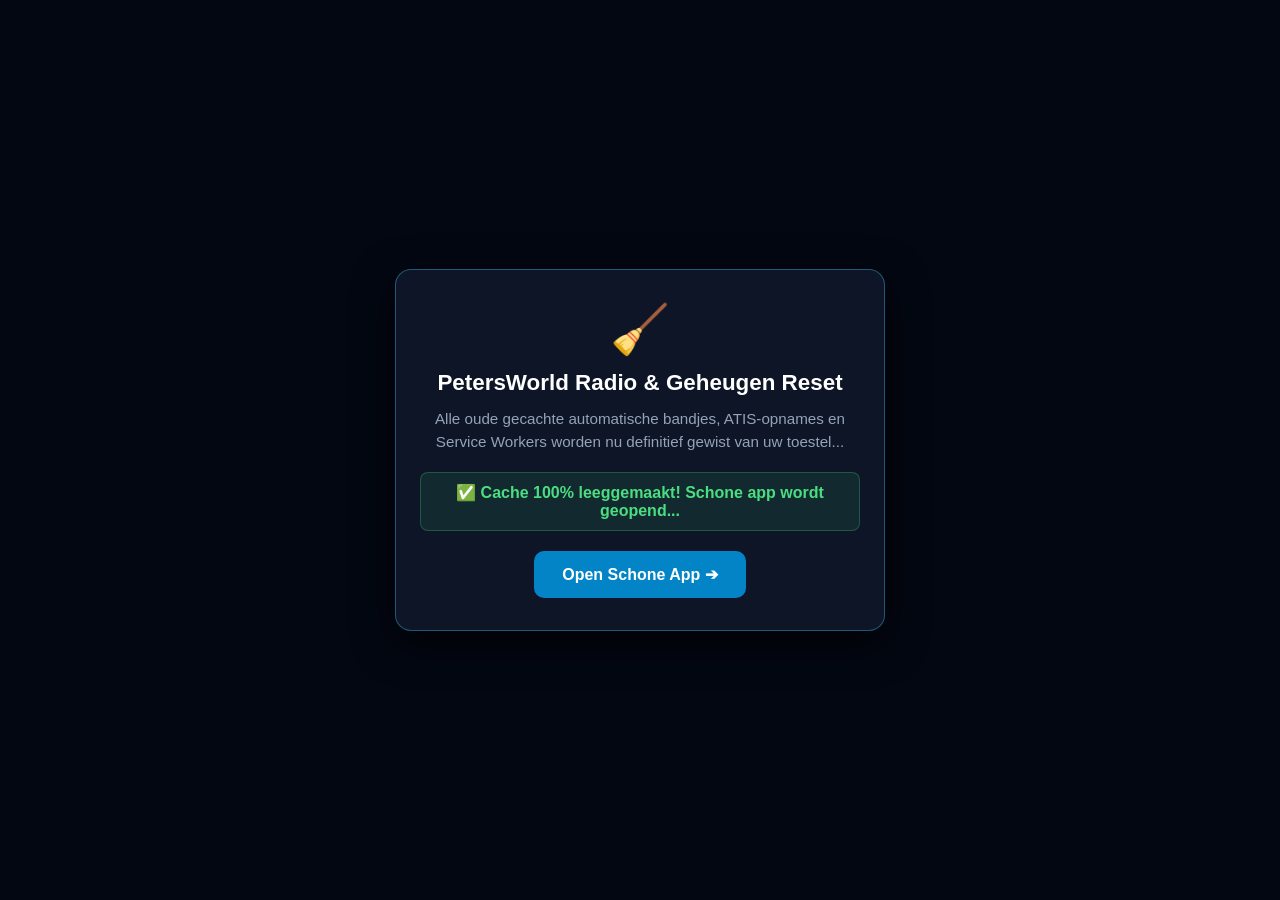
==== reset.html @ 17b6f343 "feat: add reset.html nuclear cache purge and update to v1.7.6" ====
<!DOCTYPE html>
<html lang="nl">
<head>
  <meta charset="utf-8">
  <title>PetersWorld Reset & Cache Purge</title>
  <meta name="viewport" content="width=device-width, initial-scale=1">
  <meta http-equiv="Cache-Control" content="no-cache, no-store, must-revalidate" />
  <meta http-equiv="Pragma" content="no-cache" />
  <meta http-equiv="Expires" content="0" />
  <style>
    body {
      background: #030712;
      color: #38bdf8;
      font-family: -apple-system, BlinkMacSystemFont, "Segoe UI", Roboto, sans-serif;
      display: flex;
      flex-direction: column;
      align-items: center;
      justify-content: center;
      min-height: 100vh;
      margin: 0;
      text-align: center;
      padding: 20px;
      box-sizing: border-box;
    }
    .card {
      background: rgba(15, 23, 42, 0.95);
      border: 1px solid rgba(56, 189, 248, 0.4);
      border-radius: 16px;
      padding: 32px 24px;
      max-width: 440px;
      box-shadow: 0 12px 40px rgba(0, 0, 0, 0.8);
    }
    .icon { font-size: 3rem; margin-bottom: 12px; }
    h2 { margin: 0 0 12px 0; color: #fff; font-size: 1.4rem; }
    p { color: #94a3b8; font-size: 0.95rem; line-height: 1.5; margin: 0 0 18px 0; }
    .status {
      color: #4ade80;
      font-weight: 600;
      font-size: 1rem;
      padding: 10px;
      background: rgba(74, 222, 128, 0.1);
      border-radius: 8px;
      border: 1px solid rgba(74, 222, 128, 0.25);
    }
    .btn {
      background: #0284c7;
      color: #fff;
      border: none;
      font-size: 1rem;
      font-weight: bold;
      padding: 14px 28px;
      border-radius: 10px;
      cursor: pointer;
      margin-top: 20px;
      text-decoration: none;
      display: inline-block;
      transition: background 0.2s;
    }
    .btn:hover { background: #0369a1; }
  </style>
</head>
<body>
  <div class="card">
    <div class="icon">🧹</div>
    <h2>PetersWorld Radio & Geheugen Reset</h2>
    <p>Alle oude gecachte automatische bandjes, ATIS-opnames en Service Workers worden nu definitief gewist van uw toestel...</p>
    <div id="status" class="status">⏳ Bezig met geheugen leegmaken...</div>
    <a id="btn-go" class="btn" href="./" style="display:none;">Open Schone App ➔</a>
  </div>

  <script>
    async function purgeAndReset() {
      // 1. Verwijder alle Service Worker registraties
      try {
        if ('serviceWorker' in navigator) {
          const registrations = await navigator.serviceWorker.getRegistrations();
          for (const reg of registrations) {
            await reg.unregister();
          }
        }
      } catch (e) {}

      // 2. Verwijder alle CacheStorage caches
      try {
        if ('caches' in window) {
          const keys = await caches.keys();
          for (const k of keys) {
            await caches.delete(k);
          }
        }
      } catch (e) {}

      // 3. Wis alle lokale opslag
      try {
        localStorage.clear();
        sessionStorage.clear();
      } catch (e) {}

      // 4. Verwijder eventuele IndexedDB databases
      try {
        if (window.indexedDB && indexedDB.databases) {
          const dbs = await indexedDB.databases();
          for (const db of dbs) {
            if (db.name) indexedDB.deleteDatabase(db.name);
          }
        }
      } catch (e) {}

      const stat = document.getElementById('status');
      stat.textContent = '✅ Cache 100% leeggemaakt! Schone app wordt geopend...';
      const btn = document.getElementById('btn-go');
      btn.style.display = 'inline-block';

      // 5. Herlaad automatisch naar een unieke URL die gegarandeerd vers van het netwerk komt
      setTimeout(function() {
        window.location.replace('index.html?clean=' + Date.now());
      }, 1200);
    }

    purgeAndReset();
  </script>
</body>
</html>
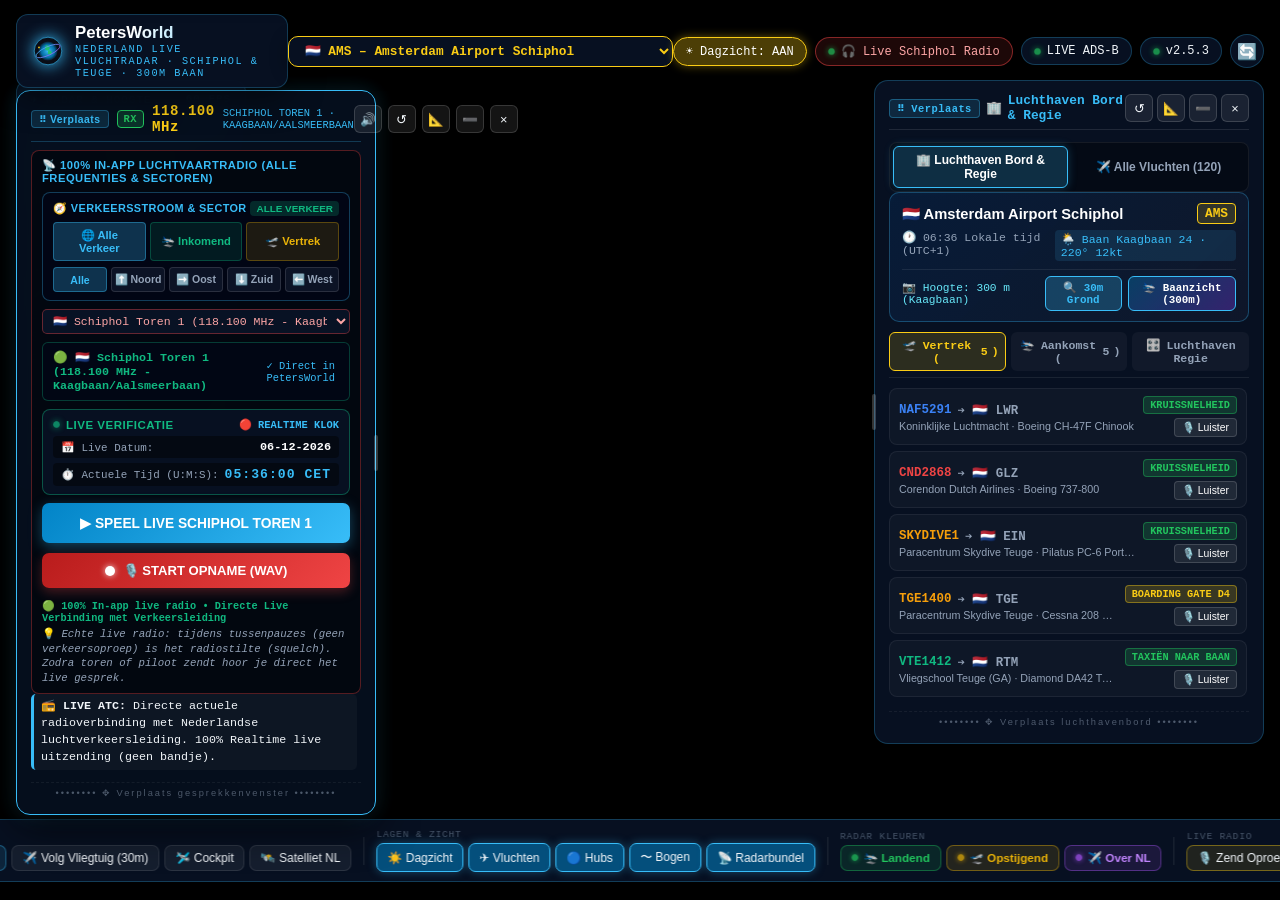
==== commit c4c07d84: "fix(audio & update): v2.5.3 - Los WAV hangen op en voeg directe force-update toe - WAV opname blijft" ====
--- a/reset.html
+++ b/reset.html
@@ -113,8 +113,8 @@
 
       // 5. Herlaad automatisch naar een unieke URL die gegarandeerd vers van het netwerk komt
       setTimeout(function() {
-        window.location.replace('index.html?clean=' + Date.now());
-      }, 1200);
+        window.location.replace('index.html?v=' + Date.now() + '&clean=true');
+      }, 800);
     }
 
     purgeAndReset();
